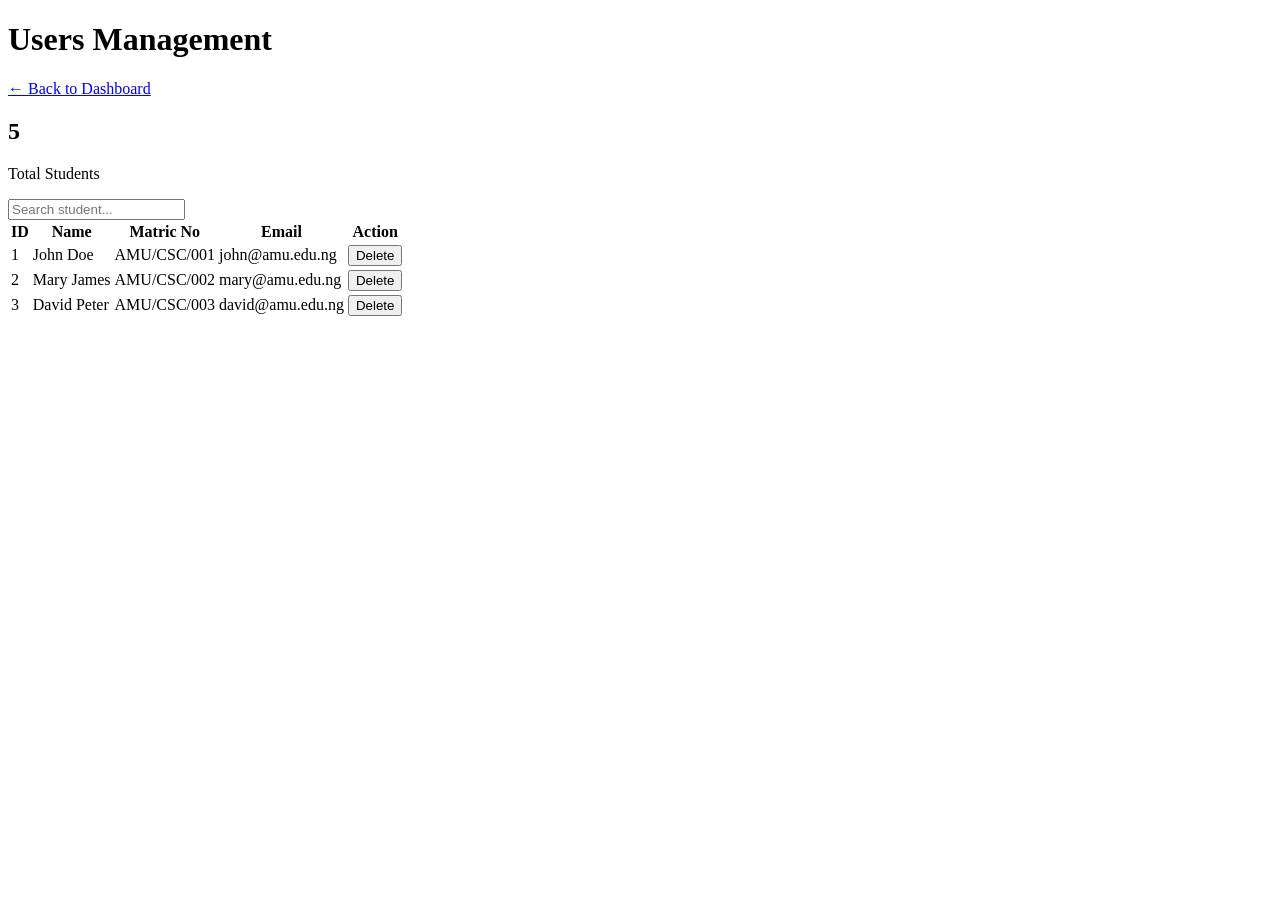
==== Users.html @ 060fef2c "Add files via upload" ====
<!DOCTYPE html>
<html lang="en">
<head>
<meta charset="UTF-8">
<meta name="viewport" content="width=device-width, initial-scale=1.0">
<title>Users Management</title>

<link rel="stylesheet" href="users.css">

<link rel="stylesheet"
href="https://cdnjs.cloudflare.com/ajax/libs/font-awesome/6.5.1/css/all.min.css">
</head>
<body>

<div class="container">

    <header>

        <h1>Users Management</h1>

        <a href="admin.html" class="back-btn">
            ← Back to Dashboard
        </a>

    </header>

    <div class="top-section">

        <div class="user-count">
            <h2 id="totalUsers">5</h2>
            <p>Total Students</p>
        </div>

        <div class="search-box">
            <input
                type="text"
                id="searchInput"
                placeholder="Search student..."
            >
        </div>

    </div>

    <div class="table-container">

        <table id="userTable">

            <thead>
                <tr>
                    <th>ID</th>
                    <th>Name</th>
                    <th>Matric No</th>
                    <th>Email</th>
                    <th>Action</th>
                </tr>
            </thead>

            <tbody>

                <tr>
                    <td>1</td>
                    <td>John Doe</td>
                    <td>AMU/CSC/001</td>
                    <td>john@amu.edu.ng</td>
                    <td>
                        <button class="delete-btn">
                            Delete
                        </button>
                    </td>
                </tr>

                <tr>
                    <td>2</td>
                    <td>Mary James</td>
                    <td>AMU/CSC/002</td>
                    <td>mary@amu.edu.ng</td>
                    <td>
                        <button class="delete-btn">
                            Delete
                        </button>
                    </td>
                </tr>

                <tr>
                    <td>3</td>
                    <td>David Peter</td>
                    <td>AMU/CSC/003</td>
                    <td>david@amu.edu.ng</td>
                    <td>
                        <button class="delete-btn">
                            Delete
                        </button>
                    </td>
                </tr>

            </tbody>

        </table>

    </div>

</div>

<script src="users.js"></script>

</body>
</html>
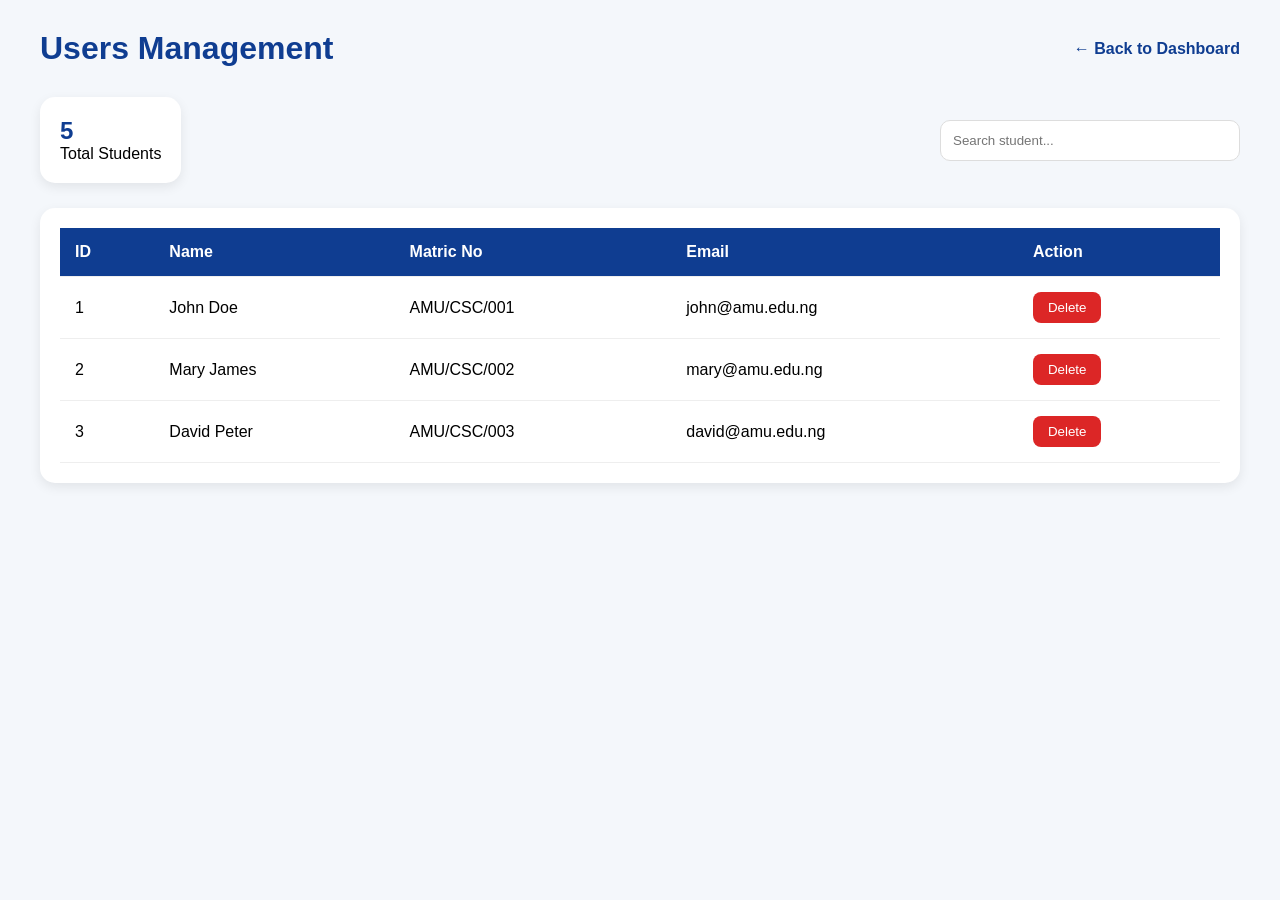
==== commit de8e6737: "Fix HTML formatting and update CSS file reference" ====
--- a/Users.html
+++ b/Users.html
@@ -5,7 +5,7 @@
 <meta name="viewport" content="width=device-width, initial-scale=1.0">
 <title>Users Management</title>
 
-<link rel="stylesheet" href="users.css">
+<link rel="stylesheet" href="Users.css">
 
 <link rel="stylesheet"
 href="https://cdnjs.cloudflare.com/ajax/libs/font-awesome/6.5.1/css/all.min.css">
@@ -101,7 +101,7 @@
 
 </div>
 
-<script src="users.js"></script>
+<script src="Users.js"></script>
 
 </body>
-</html>+</html>
--- a/Users.css
+++ b/Users.css
@@ -0,0 +1,147 @@
+*{
+margin:0;
+padding:0;
+box-sizing:border-box;
+font-family:Segoe UI,sans-serif;
+}
+
+body{
+background:#f4f7fb;
+padding:30px;
+}
+
+.container{
+max-width:1200px;
+margin:auto;
+}
+
+header{
+display:flex;
+justify-content:space-between;
+align-items:center;
+margin-bottom:30px;
+}
+
+header h1{
+color:#0f3d91;
+}
+
+.back-btn{
+text-decoration:none;
+color:#0f3d91;
+font-weight:600;
+}
+
+.top-section{
+display:flex;
+justify-content:space-between;
+align-items:center;
+margin-bottom:25px;
+flex-wrap:wrap;
+gap:15px;
+}
+
+.user-count{
+background:white;
+padding:20px;
+border-radius:15px;
+box-shadow:0 4px 12px rgba(0,0,0,.08);
+}
+
+.user-count h2{
+color:#0f3d91;
+}
+
+.search-box input{
+padding:12px;
+width:300px;
+border:1px solid #ddd;
+border-radius:10px;
+}
+
+.table-container{
+background:white;
+padding:20px;
+border-radius:15px;
+box-shadow:0 4px 12px rgba(0,0,0,.08);
+overflow-x:auto;
+}
+
+table{
+width:100%;
+border-collapse:collapse;
+}
+
+th,td{
+padding:15px;
+text-align:left;
+border-bottom:1px solid #eee;
+}
+
+th{
+background:#0f3d91;
+color:white;
+}
+
+.delete-btn{
+background:#dc2626;
+color:white;
+border:none;
+padding:8px 15px;
+border-radius:8px;
+cursor:pointer;
+}
+
+.delete-btn:hover{
+background:#b91c1c;
+}
+
+@media(max-width:768px){
+
+header{
+flex-direction:column;
+gap:10px;
+}
+
+.search-box input{
+width:100%;
+}
+
+.top-section{
+flex-direction:column;
+align-items:stretch;
+}
+
+}
+.menu li{
+    list-style:none;
+    margin-bottom:12px;
+}
+
+.menu li a{
+    display:flex;
+    align-items:center;
+    gap:12px;
+    padding:14px 18px;
+    text-decoration:none;
+    color:white;
+    border-radius:12px;
+    transition:all 0.3s ease;
+    font-weight:500;
+}
+
+.menu li a:hover{
+    background:rgba(255,255,255,0.15);
+    transform:translateX(5px);
+}
+
+.menu li a.active{
+    background:white;
+    color:#0f3d91;
+    font-weight:600;
+    box-shadow:0 4px 12px rgba(0,0,0,0.15);
+}
+
+.menu li a i{
+    font-size:18px;
+}
